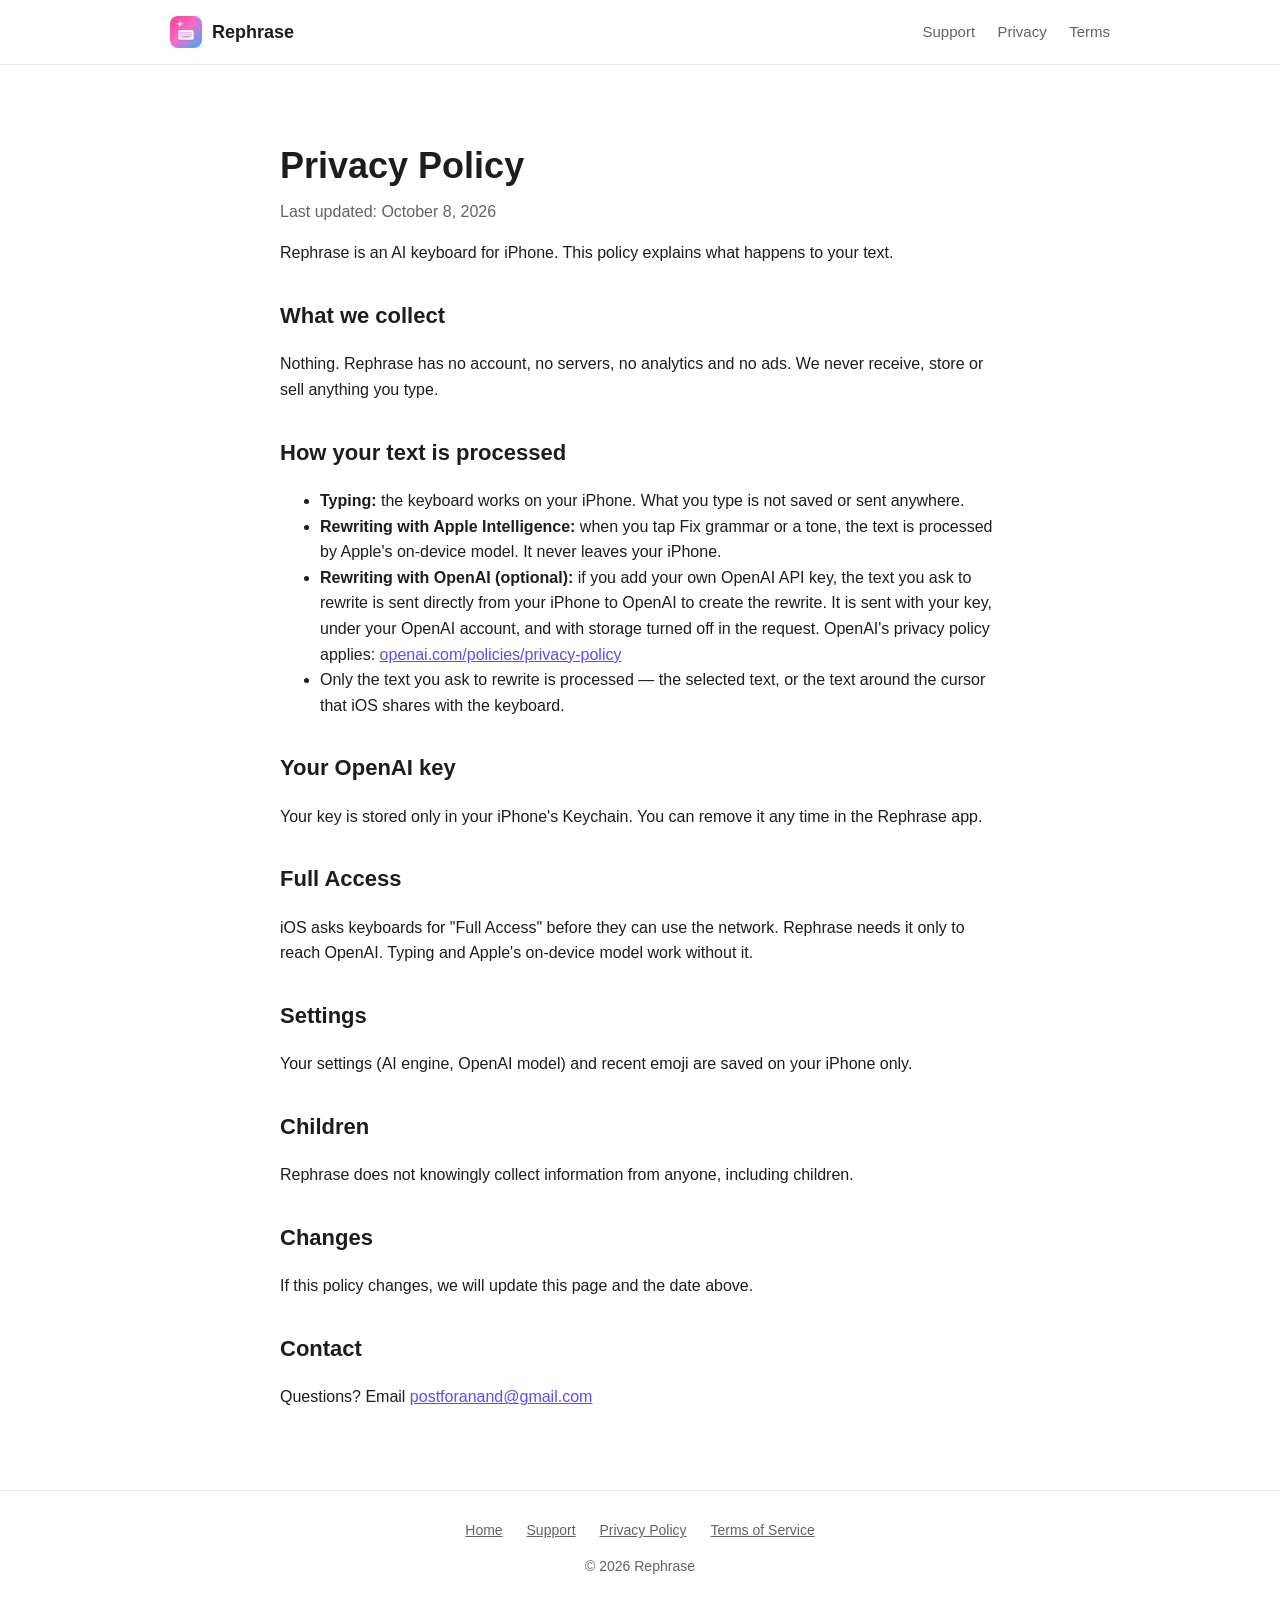
==== privacy/index.html @ 7bed3d98 "Rephrase website: home, privacy policy, terms of service, support Co-Authored-By: Claude Opus 5.5 <n" ====
<!DOCTYPE html>
<html lang="en">
<head>
  <meta charset="utf-8">
  <meta name="viewport" content="width=device-width, initial-scale=1">
  <title>Privacy Policy – Rephrase</title>
  <meta name="description" content="Rephrase privacy policy: we collect nothing. Your text stays on your iPhone unless you choose OpenAI with your own key.">
  <link rel="icon" href="../images/icon.png">
  <link rel="stylesheet" href="../style.css">
</head>
<body>
  <header class="top">
    <div class="wrap">
      <a class="brand" href="../"><img src="../images/icon.png" alt="">Rephrase</a>
      <nav>
        <a href="../support/">Support</a>
        <a href="../privacy/">Privacy</a>
        <a href="../terms/">Terms</a>
      </nav>
    </div>
  </header>
  <main class="wrap narrow doc">
    <h1>Privacy Policy</h1>
    <p class="updated">Last updated: October 8, 2026</p>
    <p>Rephrase is an AI keyboard for iPhone. This policy explains what happens to your text.</p>

    <h2>What we collect</h2>
    <p>Nothing. Rephrase has no account, no servers, no analytics and no ads. We never receive, store or sell anything you type.</p>

    <h2>How your text is processed</h2>
    <ul>
      <li><b>Typing:</b> the keyboard works on your iPhone. What you type is not saved or sent anywhere.</li>
      <li><b>Rewriting with Apple Intelligence:</b> when you tap Fix grammar or a tone, the text is processed by Apple's on-device model. It never leaves your iPhone.</li>
      <li><b>Rewriting with OpenAI (optional):</b> if you add your own OpenAI API key, the text you ask to rewrite is sent directly from your iPhone to OpenAI to create the rewrite. It is sent with your key, under your OpenAI account, and with storage turned off in the request. OpenAI's privacy policy applies: <a href="https://openai.com/policies/privacy-policy">openai.com/policies/privacy-policy</a></li>
      <li>Only the text you ask to rewrite is processed — the selected text, or the text around the cursor that iOS shares with the keyboard.</li>
    </ul>

    <h2>Your OpenAI key</h2>
    <p>Your key is stored only in your iPhone's Keychain. You can remove it any time in the Rephrase app.</p>

    <h2>Full Access</h2>
    <p>iOS asks keyboards for "Full Access" before they can use the network. Rephrase needs it only to reach OpenAI. Typing and Apple's on-device model work without it.</p>

    <h2>Settings</h2>
    <p>Your settings (AI engine, OpenAI model) and recent emoji are saved on your iPhone only.</p>

    <h2>Children</h2>
    <p>Rephrase does not knowingly collect information from anyone, including children.</p>

    <h2>Changes</h2>
    <p>If this policy changes, we will update this page and the date above.</p>

    <h2>Contact</h2>
    <p>Questions? Email <a href="mailto:postforanand@gmail.com">postforanand@gmail.com</a></p>
  </main>
  <footer>
    <div class="wrap">
      <a href="../">Home</a>
      <a href="../support/">Support</a>
      <a href="../privacy/">Privacy Policy</a>
      <a href="../terms/">Terms of Service</a>
      <p>© 2026 Rephrase</p>
    </div>
  </footer>
</body>
</html>
---- style.css ----
:root {
  --bg: #ffffff;
  --text: #1d1d1f;
  --muted: #5f6368;
  --accent: #5b4cf5;
  --soft: #f4f3ff;
  --line: #e6e6eb;
}
@media (prefers-color-scheme: dark) {
  :root {
    --bg: #111114;
    --text: #f2f2f5;
    --muted: #a1a1aa;
    --accent: #8f84ff;
    --soft: #1c1b2b;
    --line: #2a2a33;
  }
}
* { box-sizing: border-box; }
body {
  margin: 0;
  font-family: -apple-system, BlinkMacSystemFont, "Segoe UI", Roboto, Helvetica, Arial, sans-serif;
  background: var(--bg);
  color: var(--text);
  line-height: 1.6;
}
a { color: var(--accent); }
.wrap { max-width: 980px; margin: 0 auto; padding: 0 20px; }
.narrow { max-width: 720px; }

header.top { border-bottom: 1px solid var(--line); }
header.top .wrap { display: flex; align-items: center; justify-content: space-between; height: 64px; }
.brand { display: flex; align-items: center; gap: 10px; font-weight: 700; color: var(--text); text-decoration: none; font-size: 18px; }
.brand img { width: 32px; height: 32px; border-radius: 8px; }
nav a { margin-left: 18px; color: var(--muted); text-decoration: none; font-size: 15px; }
nav a:hover { color: var(--text); }

.hero { text-align: center; padding: 72px 0 40px; }
.hero img.icon { width: 112px; height: 112px; border-radius: 26px; box-shadow: 0 10px 30px rgba(0,0,0,.15); }
.hero h1 { font-size: 44px; line-height: 1.15; margin: 24px 0 12px; }
.hero p.lead { font-size: 20px; color: var(--muted); max-width: 620px; margin: 0 auto 28px; }
.badges { display: flex; gap: 10px; justify-content: center; flex-wrap: wrap; margin-bottom: 28px; }
.badge { background: var(--soft); color: var(--accent); padding: 6px 14px; border-radius: 999px; font-size: 14px; font-weight: 600; }
.button { display: inline-block; background: var(--accent); color: #fff; padding: 14px 28px; border-radius: 12px; text-decoration: none; font-weight: 600; font-size: 17px; }
.note { color: var(--muted); font-size: 14px; margin-top: 10px; }

.shots { display: flex; gap: 16px; overflow-x: auto; padding: 20px 0 40px; scroll-snap-type: x mandatory; }
.shots img { height: 520px; border-radius: 18px; scroll-snap-align: center; flex: none; box-shadow: 0 6px 20px rgba(0,0,0,.12); }

section { padding: 40px 0; }
section h2 { font-size: 30px; margin: 0 0 20px; text-align: center; }
.grid { display: grid; grid-template-columns: repeat(auto-fit, minmax(260px, 1fr)); gap: 18px; }
.card { background: var(--soft); border-radius: 16px; padding: 22px; }
.card h3 { margin: 0 0 8px; font-size: 19px; }
.card p, .card ul { margin: 0; color: var(--muted); }
.card ul { padding-left: 20px; }
ol.steps { max-width: 620px; margin: 0 auto; font-size: 17px; }
ol.steps li { margin-bottom: 10px; }

.doc { padding: 48px 0 64px; }
.doc h1 { font-size: 36px; margin-bottom: 4px; }
.doc .updated { color: var(--muted); margin-top: 0; }
.doc h2 { font-size: 22px; margin-top: 32px; }

footer { border-top: 1px solid var(--line); padding: 28px 0; color: var(--muted); font-size: 14px; text-align: center; }
footer a { color: var(--muted); margin: 0 10px; }

@media (max-width: 600px) {
  .hero h1 { font-size: 32px; }
  .hero p.lead { font-size: 18px; }
  .shots img { height: 420px; }
  nav a { margin-left: 12px; font-size: 14px; }
}
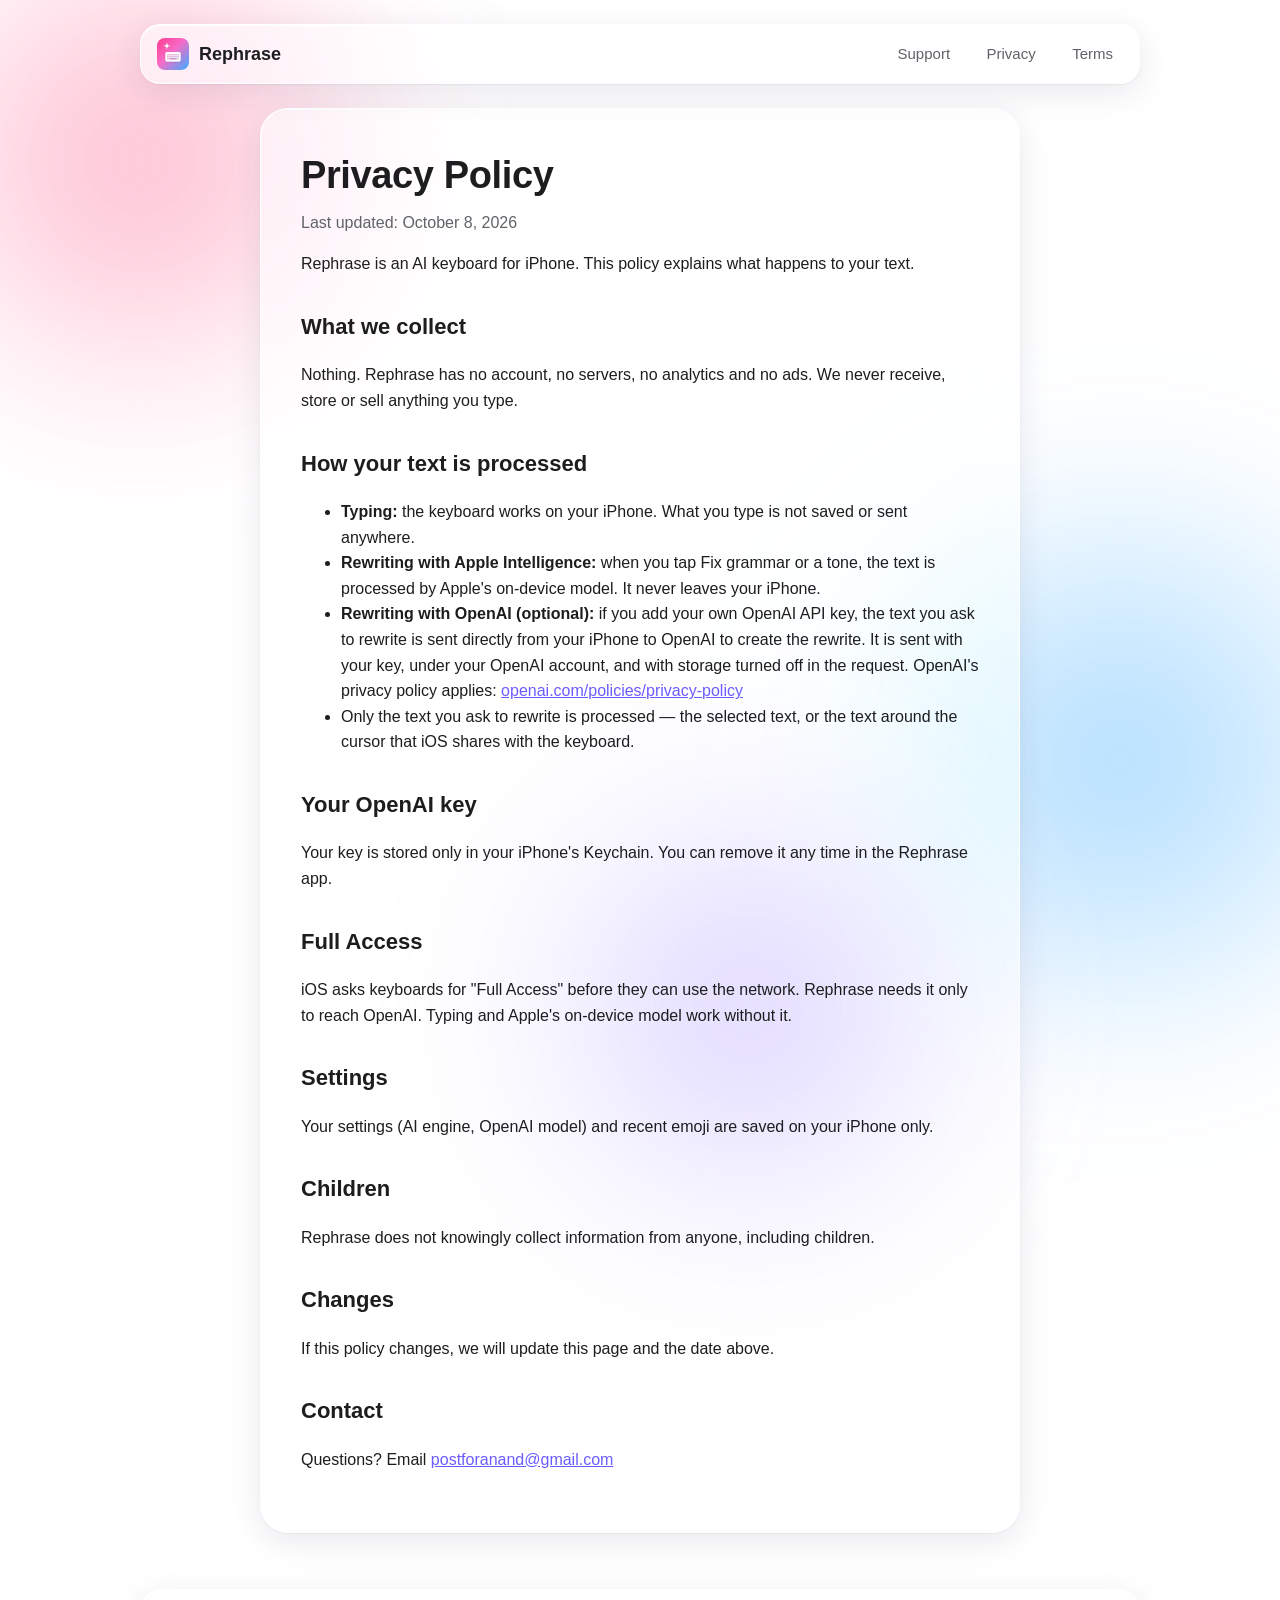
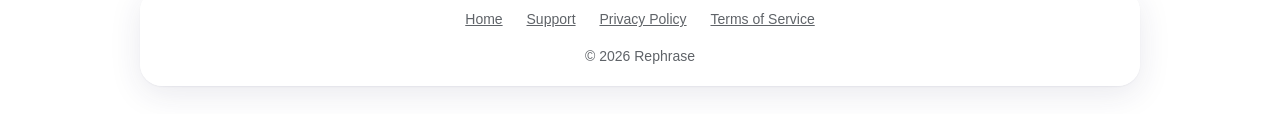
==== commit d2aa2ec3: "White background with liquid glass style Co-Authored-By: Claude Opus 5.5 <noreply@anthropic.com>" ====
--- a/privacy/index.html
+++ b/privacy/index.html
@@ -10,7 +10,7 @@
 </head>
 <body>
   <header class="top">
-    <div class="wrap">
+    <div class="bar">
       <a class="brand" href="../"><img src="../images/icon.png" alt="">Rephrase</a>
       <nav>
         <a href="../support/">Support</a>
@@ -54,7 +54,7 @@
     <p>Questions? Email <a href="mailto:postforanand@gmail.com">postforanand@gmail.com</a></p>
   </main>
   <footer>
-    <div class="wrap">
+    <div class="bar">
       <a href="../">Home</a>
       <a href="../support/">Support</a>
       <a href="../privacy/">Privacy Policy</a>
--- a/style.css
+++ b/style.css
@@ -1,73 +1,151 @@
+/* White background with a "liquid glass" look: frosted, see-through panels
+   floating over soft colour blobs (rose + sky blue, from the app icon). */
 :root {
   --bg: #ffffff;
   --text: #1d1d1f;
   --muted: #5f6368;
-  --accent: #5b4cf5;
-  --soft: #f4f3ff;
-  --line: #e6e6eb;
-}
-@media (prefers-color-scheme: dark) {
-  :root {
-    --bg: #111114;
-    --text: #f2f2f5;
-    --muted: #a1a1aa;
-    --accent: #8f84ff;
-    --soft: #1c1b2b;
-    --line: #2a2a33;
-  }
+  --accent: #6a5cff;
+  --rose: #ff8fb1;
+  --sky: #7cc8ff;
+  --glass: rgba(255, 255, 255, 0.45);
+  --glass-strong: rgba(255, 255, 255, 0.62);
+  --glass-edge: rgba(255, 255, 255, 0.9);
+  --glass-line: rgba(20, 20, 40, 0.08);
+  --shadow: 0 8px 32px rgba(40, 40, 90, 0.10), 0 1px 2px rgba(40, 40, 90, 0.06);
+  --blur: blur(22px) saturate(180%);
+  color-scheme: light;
 }
 * { box-sizing: border-box; }
+html { background: var(--bg); }
 body {
   margin: 0;
-  font-family: -apple-system, BlinkMacSystemFont, "Segoe UI", Roboto, Helvetica, Arial, sans-serif;
+  font-family: -apple-system, BlinkMacSystemFont, "SF Pro Text", "Segoe UI", Roboto, Helvetica, Arial, sans-serif;
   background: var(--bg);
   color: var(--text);
   line-height: 1.6;
+  min-height: 100vh;
+  position: relative;
+  overflow-x: hidden;
+  isolation: isolate; /* keeps the blobs above the white page */
+}
+/* Soft colour blobs behind the glass */
+body::before, body::after {
+  content: "";
+  position: fixed;
+  z-index: -1;
+  border-radius: 50%;
+  filter: blur(80px);
+  opacity: 0.7;
+  pointer-events: none;
+}
+body::before {
+  width: min(560px, 90vw); height: min(560px, 90vw);
+  top: -120px; left: -140px;
+  background: radial-gradient(circle, var(--rose), transparent 70%);
+}
+body::after {
+  width: min(640px, 95vw); height: min(640px, 95vw);
+  bottom: -180px; right: -160px;
+  background: radial-gradient(circle, var(--sky), transparent 70%);
+}
+main { position: relative; }
+main::before {
+  content: "";
+  position: absolute; z-index: -1; pointer-events: none;
+  width: min(520px, 90vw); height: min(520px, 90vw);
+  top: 45%; left: 30%;
+  border-radius: 50%;
+  background: radial-gradient(circle, #b9a8ff, transparent 70%);
+  filter: blur(80px); opacity: 0.55;
 }
 a { color: var(--accent); }
-.wrap { max-width: 980px; margin: 0 auto; padding: 0 20px; }
-.narrow { max-width: 720px; }
+.wrap { max-width: 1000px; margin: 0 auto; padding: 0 20px; }
+.narrow { max-width: 760px; }
 
-header.top { border-bottom: 1px solid var(--line); }
-header.top .wrap { display: flex; align-items: center; justify-content: space-between; height: 64px; }
+/* Shared glass surface */
+.glass, header.top .bar, .card, .badge, .doc, footer .bar {
+  background: var(--glass);
+  -webkit-backdrop-filter: var(--blur);
+  backdrop-filter: var(--blur);
+  border: 1px solid var(--glass-edge);
+  box-shadow: var(--shadow), inset 0 1px 0 rgba(255, 255, 255, 0.9);
+}
+
+/* Floating glass header */
+header.top { position: sticky; top: 12px; z-index: 10; padding: 12px 20px 0; }
+header.top .bar {
+  max-width: 1000px; margin: 0 auto;
+  display: flex; align-items: center; justify-content: space-between;
+  height: 60px; padding: 0 12px 0 16px;
+  border-radius: 20px;
+  background: var(--glass-strong);
+}
 .brand { display: flex; align-items: center; gap: 10px; font-weight: 700; color: var(--text); text-decoration: none; font-size: 18px; }
 .brand img { width: 32px; height: 32px; border-radius: 8px; }
-nav a { margin-left: 18px; color: var(--muted); text-decoration: none; font-size: 15px; }
-nav a:hover { color: var(--text); }
+nav a {
+  margin-left: 4px; padding: 7px 14px; border-radius: 999px;
+  color: var(--muted); text-decoration: none; font-size: 15px;
+  transition: background .2s, color .2s;
+}
+nav a:hover { color: var(--text); background: rgba(255, 255, 255, 0.8); }
 
-.hero { text-align: center; padding: 72px 0 40px; }
-.hero img.icon { width: 112px; height: 112px; border-radius: 26px; box-shadow: 0 10px 30px rgba(0,0,0,.15); }
-.hero h1 { font-size: 44px; line-height: 1.15; margin: 24px 0 12px; }
-.hero p.lead { font-size: 20px; color: var(--muted); max-width: 620px; margin: 0 auto 28px; }
-.badges { display: flex; gap: 10px; justify-content: center; flex-wrap: wrap; margin-bottom: 28px; }
-.badge { background: var(--soft); color: var(--accent); padding: 6px 14px; border-radius: 999px; font-size: 14px; font-weight: 600; }
-.button { display: inline-block; background: var(--accent); color: #fff; padding: 14px 28px; border-radius: 12px; text-decoration: none; font-weight: 600; font-size: 17px; }
-.note { color: var(--muted); font-size: 14px; margin-top: 10px; }
+.hero { text-align: center; padding: 72px 0 36px; }
+.hero img.icon { width: 116px; height: 116px; border-radius: 27px; box-shadow: 0 16px 40px rgba(106, 92, 255, 0.25); }
+.hero h1 { font-size: 50px; line-height: 1.1; letter-spacing: -0.02em; margin: 26px 0 14px; }
+.hero p.lead { font-size: 20px; color: var(--muted); max-width: 640px; margin: 0 auto 28px; }
+.badges { display: flex; gap: 10px; justify-content: center; flex-wrap: wrap; margin-bottom: 30px; }
+.badge { color: var(--text); padding: 7px 16px; border-radius: 999px; font-size: 14px; font-weight: 600; }
 
-.shots { display: flex; gap: 16px; overflow-x: auto; padding: 20px 0 40px; scroll-snap-type: x mandatory; }
-.shots img { height: 520px; border-radius: 18px; scroll-snap-align: center; flex: none; box-shadow: 0 6px 20px rgba(0,0,0,.12); }
+/* Liquid glass button: tinted glass with a bright top highlight */
+.button {
+  display: inline-block; position: relative;
+  padding: 15px 30px; border-radius: 999px;
+  color: #fff; text-decoration: none; font-weight: 600; font-size: 17px;
+  background: linear-gradient(135deg, rgba(255, 120, 170, 0.9), rgba(106, 92, 255, 0.9) 55%, rgba(90, 180, 255, 0.9));
+  border: 1px solid rgba(255, 255, 255, 0.6);
+  box-shadow: 0 10px 30px rgba(106, 92, 255, 0.35), inset 0 1px 0 rgba(255, 255, 255, 0.7), inset 0 -2px 6px rgba(0, 0, 0, 0.12);
+  transition: transform .2s, box-shadow .2s;
+}
+.button:hover { transform: translateY(-2px); box-shadow: 0 14px 36px rgba(106, 92, 255, 0.45), inset 0 1px 0 rgba(255, 255, 255, 0.7); }
+.note { color: var(--muted); font-size: 14px; margin-top: 12px; }
+
+.shots { display: flex; gap: 18px; overflow-x: auto; padding: 24px 4px 44px; scroll-snap-type: x mandatory; }
+.shots img {
+  height: 520px; border-radius: 24px; scroll-snap-align: center; flex: none;
+  border: 1px solid var(--glass-edge);
+  box-shadow: 0 12px 34px rgba(40, 40, 90, 0.14);
+}
 
 section { padding: 40px 0; }
-section h2 { font-size: 30px; margin: 0 0 20px; text-align: center; }
-.grid { display: grid; grid-template-columns: repeat(auto-fit, minmax(260px, 1fr)); gap: 18px; }
-.card { background: var(--soft); border-radius: 16px; padding: 22px; }
+section h2 { font-size: 32px; letter-spacing: -0.01em; margin: 0 0 22px; text-align: center; }
+.grid { display: grid; grid-template-columns: repeat(auto-fit, minmax(270px, 1fr)); gap: 18px; }
+.card { border-radius: 24px; padding: 24px; transition: transform .2s; }
+.card:hover { transform: translateY(-3px); }
 .card h3 { margin: 0 0 8px; font-size: 19px; }
 .card p, .card ul { margin: 0; color: var(--muted); }
 .card ul { padding-left: 20px; }
-ol.steps { max-width: 620px; margin: 0 auto; font-size: 17px; }
+ol.steps { max-width: 640px; margin: 0 auto; font-size: 17px; border-radius: 24px; padding: 24px 24px 14px 48px; }
 ol.steps li { margin-bottom: 10px; }
 
-.doc { padding: 48px 0 64px; }
-.doc h1 { font-size: 36px; margin-bottom: 4px; }
+/* Policy pages: the text sits on one big glass sheet */
+.doc { margin: 36px auto 48px; padding: 36px 40px 44px; border-radius: 28px; background: var(--glass-strong); }
+.doc h1 { font-size: 38px; letter-spacing: -0.01em; margin: 0 0 4px; }
 .doc .updated { color: var(--muted); margin-top: 0; }
 .doc h2 { font-size: 22px; margin-top: 32px; }
 
-footer { border-top: 1px solid var(--line); padding: 28px 0; color: var(--muted); font-size: 14px; text-align: center; }
+footer { padding: 8px 20px 28px; color: var(--muted); font-size: 14px; text-align: center; }
+footer .bar { max-width: 1000px; margin: 0 auto; border-radius: 22px; padding: 18px 20px 4px; }
 footer a { color: var(--muted); margin: 0 10px; }
 
+/* Browsers without backdrop-filter: use a plainer white panel */
+@supports not ((backdrop-filter: blur(1px)) or (-webkit-backdrop-filter: blur(1px))) {
+  .glass, header.top .bar, .card, .badge, .doc, footer .bar { background: rgba(255, 255, 255, 0.92); }
+}
+
 @media (max-width: 600px) {
-  .hero h1 { font-size: 32px; }
+  .hero h1 { font-size: 34px; }
   .hero p.lead { font-size: 18px; }
   .shots img { height: 420px; }
-  nav a { margin-left: 12px; font-size: 14px; }
+  nav a { padding: 6px 9px; font-size: 14px; }
+  .doc { padding: 26px 22px 32px; margin: 24px 12px 36px; }
 }
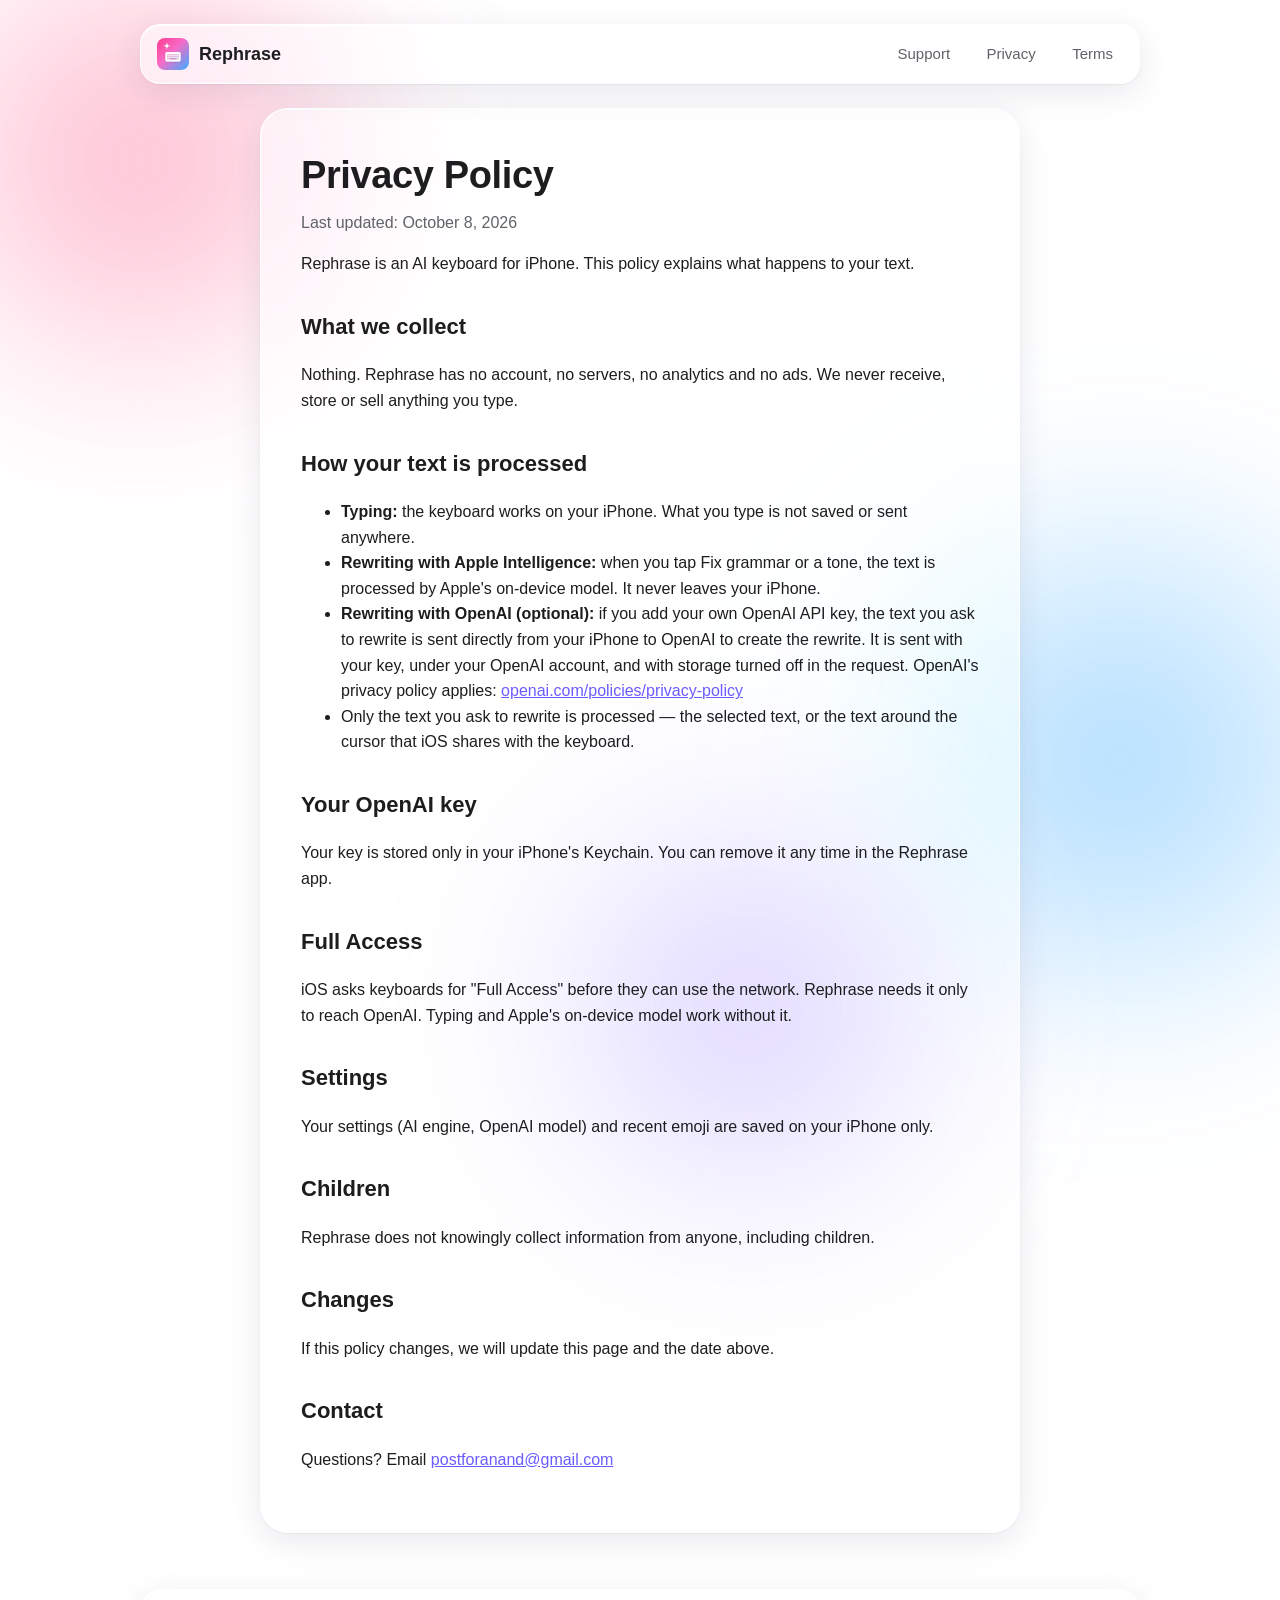
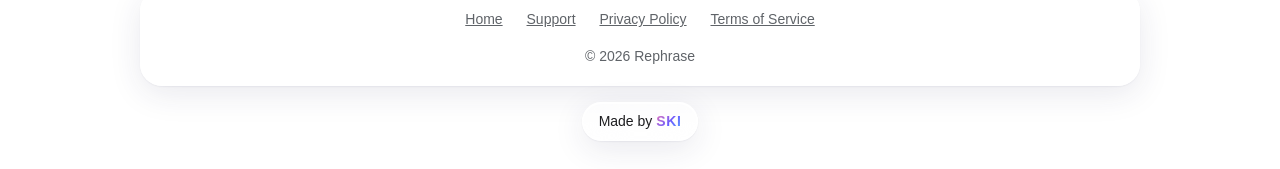
==== commit 38f784f4: "Add 'Made by SKI' pill under the footer on every page Co-Authored-By: Claude Opus 5.5 <noreply@anthr" ====
--- a/privacy/index.html
+++ b/privacy/index.html
@@ -5,6 +5,7 @@
   <meta name="viewport" content="width=device-width, initial-scale=1">
   <title>Privacy Policy – Rephrase</title>
   <meta name="description" content="Rephrase privacy policy: we collect nothing. Your text stays on your iPhone unless you choose OpenAI with your own key.">
+  <link rel="canonical" href="https://rephrase.site/privacy/">
   <link rel="icon" href="../images/icon.png">
   <link rel="stylesheet" href="../style.css">
 </head>
@@ -61,6 +62,7 @@
       <a href="../terms/">Terms of Service</a>
       <p>© 2026 Rephrase</p>
     </div>
+    <a class="made-by" href="https://heyski.io">Made by <b>SKI</b></a>
   </footer>
 </body>
 </html>
--- a/style.css
+++ b/style.css
@@ -116,7 +116,7 @@
   box-shadow: 0 12px 34px rgba(40, 40, 90, 0.14);
 }
 
-section { padding: 40px 0; }
+section { padding: 48px 0; }
 section h2 { font-size: 32px; letter-spacing: -0.01em; margin: 0 0 22px; text-align: center; }
 .grid { display: grid; grid-template-columns: repeat(auto-fit, minmax(270px, 1fr)); gap: 18px; }
 .card { border-radius: 24px; padding: 24px; transition: transform .2s; }
@@ -127,6 +127,87 @@
 ol.steps { max-width: 640px; margin: 0 auto; font-size: 17px; border-radius: 24px; padding: 24px 24px 14px 48px; }
 ol.steps li { margin-bottom: 10px; }
 
+html { scroll-behavior: smooth; scroll-padding-top: 90px; }
+section .sub { text-align: center; color: var(--muted); margin: -12px 0 22px; }
+.grid.two { grid-template-columns: repeat(auto-fit, minmax(300px, 1fr)); }
+.grid.three { grid-template-columns: repeat(auto-fit, minmax(240px, 1fr)); }
+.narrow.wrap { max-width: 760px; }
+
+/* Header call to action */
+nav a.nav-cta {
+  color: #fff; font-weight: 600;
+  background: linear-gradient(135deg, #ff78aa, #6a5cff 55%, #5ab4ff);
+  box-shadow: inset 0 1px 0 rgba(255, 255, 255, 0.6);
+}
+nav a.nav-cta:hover { color: #fff; background: linear-gradient(135deg, #ff78aa, #6a5cff 55%, #5ab4ff); filter: brightness(1.06); }
+
+/* Try-it demo */
+.demo { max-width: 720px; margin: 0 auto; border-radius: 28px; padding: 26px 26px 18px; background: var(--glass-strong); }
+.demo-label { font-size: 12px; font-weight: 700; letter-spacing: .08em; text-transform: uppercase; color: var(--muted); margin: 0 0 6px 4px; }
+.bubble { border-radius: 18px; padding: 14px 18px; font-size: 18px; line-height: 1.45; margin-bottom: 16px; min-height: 56px; }
+.bubble.before { background: rgba(0, 0, 0, 0.05); color: #44464c; }
+.bubble.after {
+  background: linear-gradient(135deg, rgba(255, 120, 170, 0.14), rgba(106, 92, 255, 0.14) 55%, rgba(90, 180, 255, 0.14));
+  border: 1px solid rgba(106, 92, 255, 0.25); color: var(--text); font-weight: 500;
+}
+.chips { display: flex; flex-wrap: wrap; gap: 8px; justify-content: center; margin-top: 6px; }
+.chip {
+  font: inherit; font-size: 15px; font-weight: 600; cursor: pointer;
+  padding: 9px 16px; border-radius: 999px; color: var(--text);
+  background: rgba(255, 255, 255, 0.75); border: 1px solid rgba(20, 20, 40, 0.1);
+  box-shadow: 0 2px 8px rgba(40, 40, 90, 0.06), inset 0 1px 0 #fff;
+  transition: transform .15s, background .2s, color .2s;
+}
+.chip:hover { transform: translateY(-1px); }
+.chip.on { color: #fff; border-color: transparent; background: linear-gradient(135deg, #ff78aa, #6a5cff 55%, #5ab4ff); }
+.demo-note { text-align: center; font-size: 13px; color: var(--muted); margin: 14px 0 0; }
+
+/* Feature icons */
+.ico {
+  width: 46px; height: 46px; border-radius: 14px; display: grid; place-items: center; font-size: 22px; margin-bottom: 14px;
+  background: linear-gradient(135deg, rgba(255, 143, 177, 0.25), rgba(124, 200, 255, 0.25));
+  border: 1px solid rgba(255, 255, 255, 0.9);
+}
+
+/* Engine cards */
+.engine .tag {
+  display: inline-block; font-size: 12px; font-weight: 700; letter-spacing: .06em; text-transform: uppercase;
+  color: var(--accent); background: rgba(106, 92, 255, 0.1); padding: 3px 10px; border-radius: 999px; margin-bottom: 10px;
+}
+.card ul.ticks { list-style: none; padding: 0; margin: 14px 0; }
+.card ul.ticks li { padding-left: 26px; position: relative; margin-bottom: 6px; color: var(--text); }
+.card ul.ticks li::before { content: "✓"; position: absolute; left: 0; color: var(--accent); font-weight: 700; }
+.card p.small { font-size: 14px; }
+
+/* Setup steps */
+.step .num {
+  width: 38px; height: 38px; border-radius: 50%; display: grid; place-items: center; margin-bottom: 12px;
+  color: #fff; font-weight: 700; background: linear-gradient(135deg, #ff78aa, #6a5cff 55%, #5ab4ff);
+}
+.step p { color: var(--text); }
+
+/* FAQ */
+.faq { border-radius: 24px; padding: 6px 22px; background: var(--glass-strong); }
+.faq details { border-bottom: 1px solid var(--glass-line); }
+.faq details:last-child { border-bottom: 0; }
+.faq summary { cursor: pointer; list-style: none; padding: 16px 30px 16px 0; font-weight: 600; font-size: 17px; position: relative; }
+.faq summary::-webkit-details-marker { display: none; }
+.faq summary::after { content: "+"; position: absolute; right: 2px; top: 12px; font-size: 24px; color: var(--accent); transition: transform .2s; }
+.faq details[open] summary::after { transform: rotate(45deg); }
+.faq details p { margin: 0 0 16px; color: var(--muted); }
+
+/* Final call to action */
+.cta { text-align: center; border-radius: 32px; padding: 44px 24px 48px; background: var(--glass-strong); }
+.cta img { border-radius: 18px; box-shadow: 0 10px 28px rgba(106, 92, 255, 0.25); }
+.cta h2 { margin: 18px 0 6px; }
+.cta p { color: var(--muted); margin: 0 0 22px; }
+
+a:focus-visible, button:focus-visible, summary:focus-visible { outline: 3px solid rgba(106, 92, 255, 0.5); outline-offset: 2px; border-radius: 12px; }
+@media (prefers-reduced-motion: reduce) {
+  html { scroll-behavior: auto; }
+  .card, .button, .chip { transition: none; }
+}
+
 /* Policy pages: the text sits on one big glass sheet */
 .doc { margin: 36px auto 48px; padding: 36px 40px 44px; border-radius: 28px; background: var(--glass-strong); }
 .doc h1 { font-size: 38px; letter-spacing: -0.01em; margin: 0 0 4px; }
@@ -147,5 +228,23 @@
   .hero p.lead { font-size: 18px; }
   .shots img { height: 420px; }
   nav a { padding: 6px 9px; font-size: 14px; }
+  nav a.hide-sm { display: none; }
+  .bubble { font-size: 16px; }
+  .demo { padding: 20px 16px 14px; }
   .doc { padding: 26px 22px 32px; margin: 24px 12px 36px; }
 }
+
+/* "Made by SKI" pill under the footer */
+footer a.made-by {
+  display: inline-flex; align-items: center; gap: 4px; margin: 16px auto 0;
+  padding: 7px 16px; border-radius: 999px; text-decoration: none;
+  color: var(--text); font-size: 14px;
+  background: var(--glass); -webkit-backdrop-filter: var(--blur); backdrop-filter: var(--blur);
+  border: 1px solid var(--glass-edge); box-shadow: var(--shadow), inset 0 1px 0 rgba(255, 255, 255, 0.9);
+  transition: transform .2s;
+}
+footer a.made-by b {
+  background: linear-gradient(135deg, #ff78aa, #6a5cff 55%, #5ab4ff);
+  -webkit-background-clip: text; background-clip: text; color: transparent; letter-spacing: .04em;
+}
+footer a.made-by:hover { transform: translateY(-1px); }
